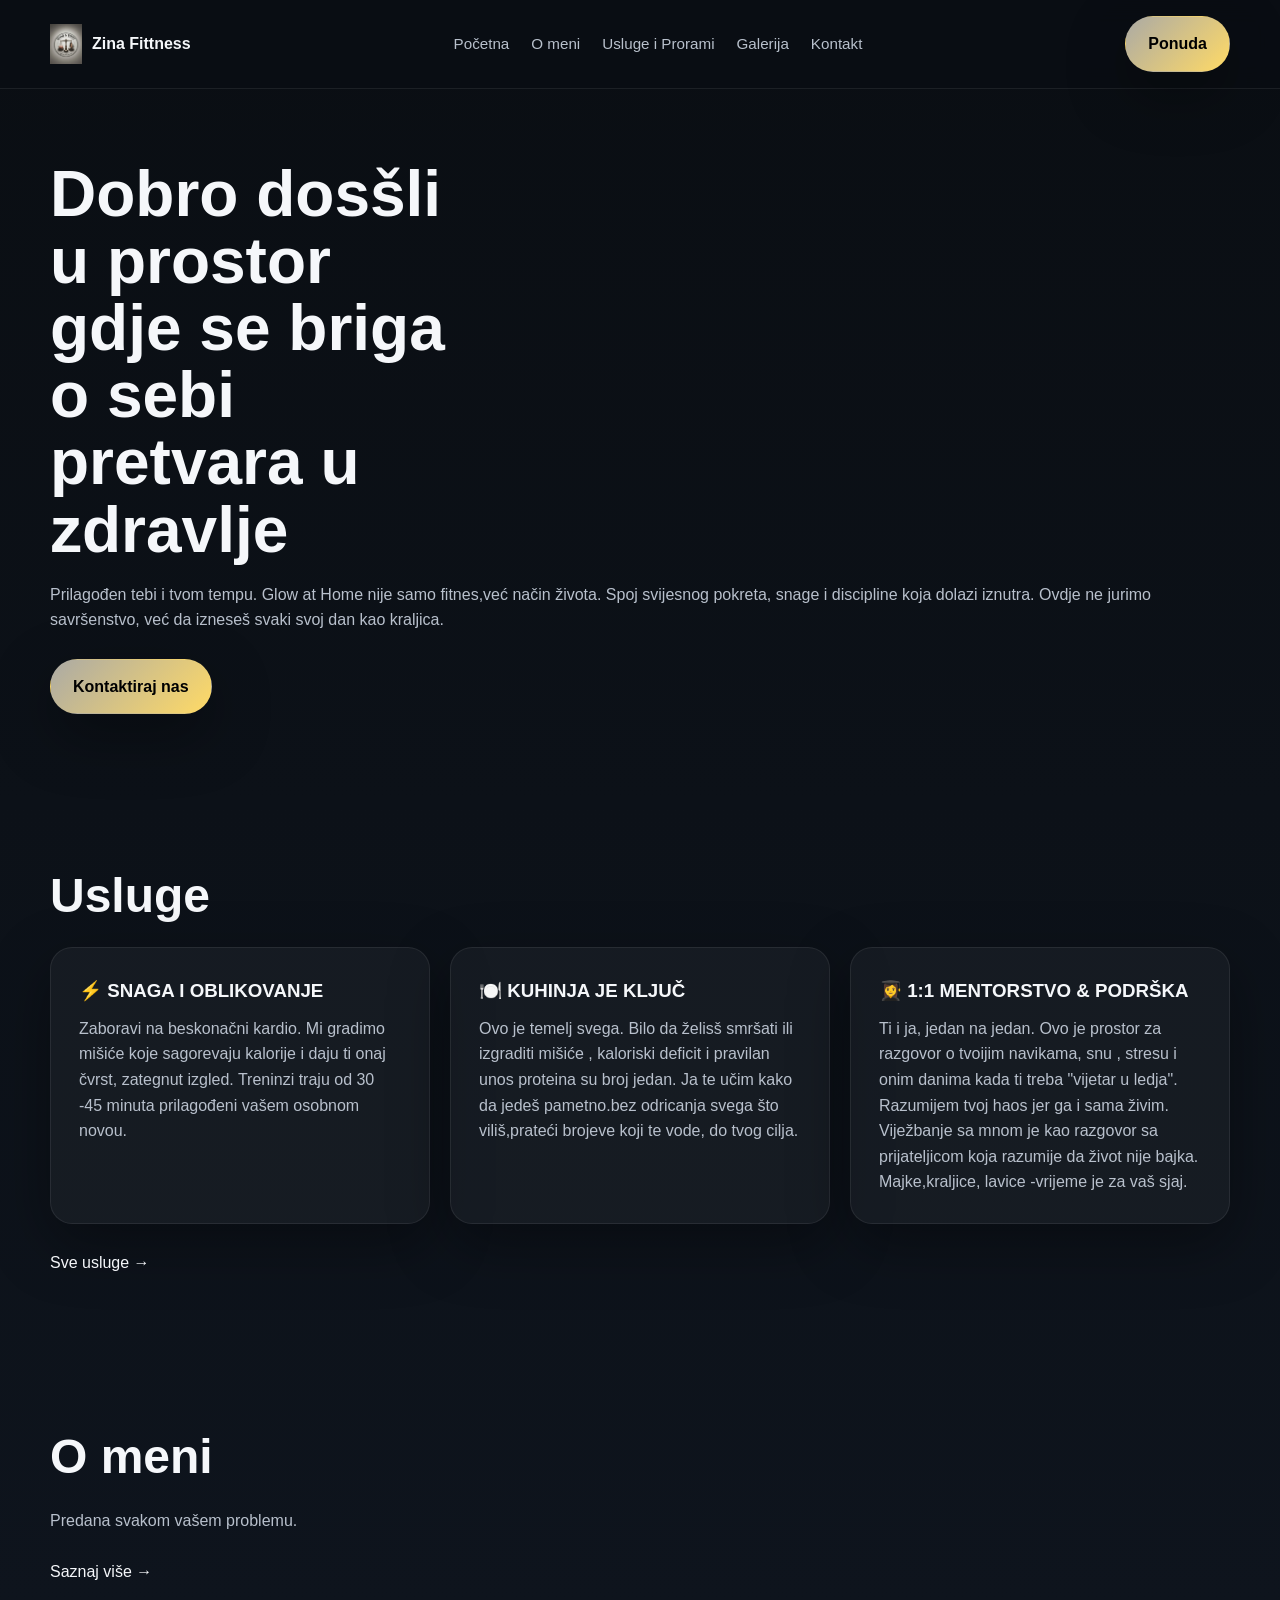
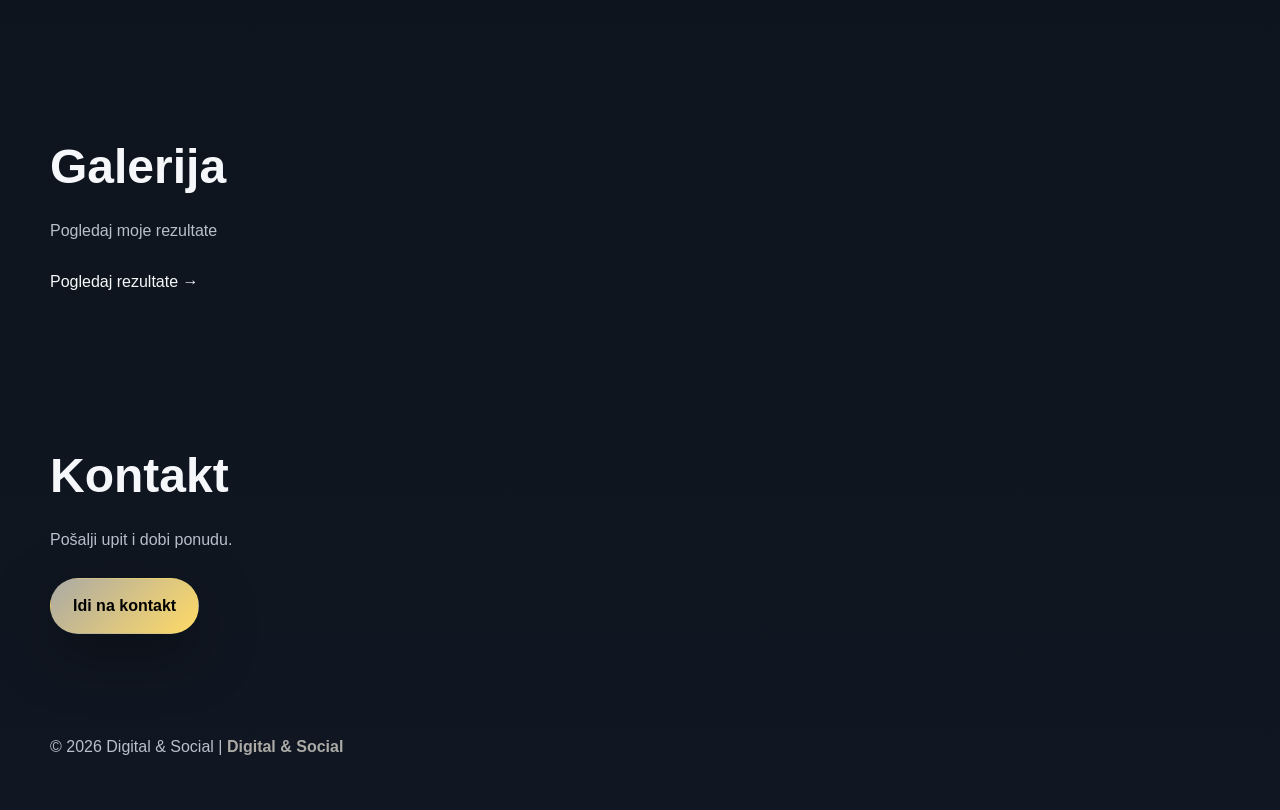
==== index.html @ b4833b28 "Add files via upload" ====
<!DOCTYPE html>
<html lang="hr">
<head>
  <meta charset="UTF-8" />
  <meta name="viewport" content="width=device-width, initial-scale=1.0" />
  <title>Zina fittness</title>
  <meta name="description" content="Elektro M&R - elektro radovi, klime, voda i građevinski radovi." />
  <link rel="stylesheet" href="style.css">
</head>
<body>

<header>
  <div class="container nav">
    <div style="display:flex;align-items:center;gap:10px;">
      <img src="logo.jpg" style="height:40px;">
      <strong>Zina Fittness</strong>
    </div>

    <nav>
      <ul>
        <li><a href="index.html">Početna</a></li>
        <li><a href="o meni.html">O meni</a></li>
        <li><a href="usluge i programi.html">Usluge i Prorami</a></li>
        <li><a href="galerija.html">Galerija</a></li>
        <li><a href="kontakt.html">Kontakt</a></li>
      </ul>
    </nav>

    <a href="kontakt.html" class="btn btn-primary">Ponuda</a>
  </div>
</header>

<main>

<section>
  <div class="container">
    <h1>Dobro dosšli u prostor gdje se briga o sebi pretvara u zdravlje</h1>
    <p>Prilagođen tebi i tvom tempu. Glow at Home nije samo fitnes,već način života.
      Spoj svijesnog pokreta, snage i discipline koja dolazi iznutra. Ovdje ne jurimo savršenstvo, već da izneseš svaki svoj dan kao kraljica.
    </p>
    <br>
    <a href="kontakt.html" class="btn btn-primary">Kontaktiraj nas</a>
  </div>
</section>

<section>
  <div class="container">
    <h2>Usluge</h2>
    <div class="grid">
      <div class="card">
        <h3>⚡️ SNAGA I OBLIKOVANJE</h3>
        <p>Zaboravi na beskonačni kardio. Mi gradimo mišiće koje sagorevaju kalorije i daju ti onaj čvrst, zategnut izgled. Treninzi traju od 30 -45 minuta prilagođeni vašem osobnom novou.</p>
      </div>
      <div class="card">
        <h3>🍽️ KUHINJA JE KLJUČ</h3>
        <p>Ovo je temelj svega. Bilo da želisš smršati ili izgraditi mišiće , kaloriski deficit i pravilan unos proteina su broj jedan. Ja te učim kako da jedeš pametno.bez odricanja svega što viliš,prateći brojeve koji te vode, do tvog cilja.</p>
      </div>
      <div class="card">
        <h3>👩‍🎓 1:1 MENTORSTVO & PODRŠKA</h3>
        <p>Ti i ja, jedan na jedan. Ovo je prostor za razgovor o tvoijim navikama, snu , stresu i onim danima kada ti treba "vijetar u ledja". Razumijem tvoj haos jer ga i sama živim. Viježbanje sa mnom je kao razgovor sa prijateljicom koja razumije da život nije bajka. Majke,kraljice, lavice -vrijeme je za vaš sjaj.</p>
      </div>
    </div>
    <br>
    <a href="usluge.html">Sve usluge →</a>
  </div>
</section>

<section>
  <div class="container">
    <h2>O meni</h2>
    <p>Predana svakom vašem problemu.</p>
    <br>
    <a href="o-meni.html">Saznaj više →</a>
  </div>
</section>

<section>
  <div class="container">
    <h2>Galerija</h2>
    <p>Pogledaj moje rezultate</p>
    <br>
    <a href="galerija.html">Pogledaj rezultate →</a>
  </div>
</section>

<section>
  <div class="container">
    <h2>Kontakt</h2>
    <p>Pošalji upit i dobi ponudu.</p>
    <br>
    <a href="kontakt.html" class="btn btn-primary">Idi na kontakt</a>
  </div>
</section>

</main>

<footer>
  <div class="container">
    © 2026 Digital & Social | <a href="https://www.digitalisocial.com">Digital & Social</a>
  </div>
</footer>

</body>
</html>
---- style.css ----
:root {
  --bg: #0b0f14;
  --bg-soft: #121821;
  --card: rgba(255,255,255,0.04);
  --line: rgba(255,255,255,0.08);
  --text: #f5f7fa;
  --muted: #b8c0cc;
  --accent: #abaaa5;
  --accent-2: #1f6feb;
  --success: #1db954;
  --shadow: 0 20px 60px rgba(0,0,0,0.35);
  --radius: 22px;
  --max: 1180px;
}

* {
  box-sizing: border-box;
  margin: 0;
  padding: 0;
}

html {
  scroll-behavior: smooth;
}

body {
  font-family: Arial, Helvetica, sans-serif;
  background: linear-gradient(180deg, #0a0e13 0%, #101722 100%);
  color: var(--text);
  line-height: 1.6;
}

a {
  color: inherit;
  text-decoration: none;
}

img {
  max-width: 100%;
  display: block;
}

.container {
  width: min(var(--max), calc(100% - 32px));
  margin: 0 auto;
}

header {
  position: sticky;
  top: 0;
  z-index: 50;
  backdrop-filter: blur(12px);
  background: rgba(11, 15, 20, 0.72);
  border-bottom: 1px solid var(--line);
}

.nav {
  display: flex;
  align-items: center;
  justify-content: space-between;
  padding: 16px 0;
  gap: 16px;
}

.logo {
  display: flex;
  align-items: center;
  gap: 12px;
  font-weight: 700;
  letter-spacing: 0.5px;
  font-size: 1.1rem;
}

nav ul {
  list-style: none;
  display: flex;
  gap: 22px;
  align-items: center;
  flex-wrap: wrap;
}

nav a {
  color: var(--muted);
  font-size: 0.95rem;
  transition: 0.25s ease;
}

nav a:hover,
nav a.active {
  color: var(--text);
}

.btn {
  display: inline-flex;
  align-items: center;
  justify-content: center;
  padding: 14px 22px;
  border-radius: 999px;
  font-weight: 700;
  transition: 0.25s ease;
  border: 1px solid transparent;
  cursor: pointer;
}

.btn-primary {
  background: linear-gradient(135deg, var(--accent), #ffda66);
  color: #000;
  box-shadow: var(--shadow);
}

.btn-primary:hover {
  transform: translateY(-2px);
  color: #000;
}

.btn-secondary {
  border-color: var(--line);
  background: rgba(255,255,255,0.03);
  color: var(--text);
}

section {
  padding: 72px 0;
}

.hero {
  padding: 90px 0 56px;
}

.hero-grid,
.story-grid,
.contact-grid,
.values-grid,
.stats-grid,
.areas-grid,
.info-grid,
.faq-grid,
.services-grid,
.detail-grid,
.steps-grid,
.projects-grid,
.types-grid,
.about-grid,
.grid {
  display: grid;
  gap: 20px;
}

.hero-grid {
  grid-template-columns: 1.15fr 0.85fr;
  align-items: center;
}

.story-grid,
.detail-grid,
.about-grid,
.contact-grid {
  grid-template-columns: 1fr 1fr;
}

.values-grid,
.stats-grid,
.areas-grid,
.types-grid,
.services-grid,
.steps-grid,
.info-grid,
.faq-grid,
.projects-grid,
.grid {
  grid-template-columns: repeat(3, 1fr);
}

.eyebrow {
  display: inline-block;
  padding: 8px 14px;
  border: 1px solid rgba(240, 185, 11, 0.25);
  color: #ffe08a;
  background: rgba(240, 185, 11, 0.08);
  border-radius: 999px;
  margin-bottom: 18px;
  font-size: 0.9rem;
}

h1 {
  font-size: clamp(2.4rem, 5vw, 4.5rem);
  line-height: 1.05;
  margin-bottom: 18px;
  max-width: 12ch;
}

h2 {
  font-size: clamp(1.8rem, 4vw, 3rem);
  margin-bottom: 12px;
}

h3 {
  margin-bottom: 10px;
}

p {
  color: var(--muted);
}

.lead {
  font-size: 1.08rem;
  max-width: 60ch;
  margin-bottom: 26px;
}

.hero-actions {
  display: flex;
  gap: 14px;
  flex-wrap: wrap;
}

.card,
.value-card,
.stat,
.contact-box,
.story-box,
.area-box,
.info-card,
.faq-card,
.service-card,
.detail-box,
.step-box,
.project-card,
.about-box,
.service,
.type-box {
  background: var(--card);
  border: 1px solid var(--line);
  border-radius: var(--radius);
  box-shadow: var(--shadow);
  padding: 28px;
}

.value-card,
.area-box,
.info-card,
.faq-card,
.service-card,
.detail-box,
.project-card,
.service,
.type-box,
.card {
  transition: 0.25s ease;
}

.value-card:hover,
.area-box:hover,
.info-card:hover,
.faq-card:hover,
.service-card:hover,
.detail-box:hover,
.project-card:hover,
.service:hover,
.type-box:hover,
.card:hover {
  transform: translateY(-5px);
  border-color: rgba(219, 218, 215, 0.864);
}

.check-list {
  list-style: none;
  display: grid;
  gap: 10px;
  margin-top: 16px;
}

.check-list li {
  position: relative;
  padding-left: 26px;
  color: var(--muted);
}

.check-list li::before {
  content: "✓";
  position: absolute;
  left: 0;
  top: 0;
  color: var(--success);
  font-weight: 700;
}

.section-head {
  display: flex;
  justify-content: space-between;
  align-items: end;
  gap: 20px;
  flex-wrap: wrap;
  margin-bottom: 28px;
}

.area-icon,
.value-icon,
.icon,
.service-icon,
.detail-icon,
.step-number {
  width: 54px;
  height: 54px;
  border-radius: 16px;
  display: grid;
  place-items: center;
  background: rgba(219, 218, 215, 0.864);
  color: #8c8b88;
  font-size: 1.5rem;
  margin-bottom: 18px;
}

.step-number {
  border-radius: 50%;
  font-weight: 800;
}

.stat {
  text-align: center;
}

.stat strong {
  display: block;
  font-size: 1.9rem;
  color: var(--text);
  margin-bottom: 6px;
}

.project-image {
  height: 220px;
  border-radius: 18px;
  margin-bottom: 18px;
  overflow: hidden;
  border: 1px solid var(--line);
}

.project-image img {
  width: 100%;
  height: 100%;
  object-fit: cover;
  transition: 0.3s ease;
}

.project-card:hover .project-image img {
  transform: scale(1.05);
}


.project-tag {
  display: inline-block;
  padding: 6px 12px;
  border-radius: 999px;
  background: rgba(240, 185, 11, 0.12);
  color: #ffe08a;
  font-size: 0.85rem;
  margin-bottom: 12px;
}

.project-meta {
  display: grid;
  gap: 8px;
  margin-top: 16px;
}

.project-meta span,
.small-note {
  color: var(--muted);
  font-size: 0.95rem;
}

form {
  display: grid;
  gap: 14px;
  margin-top: 8px;
}

.form-row {
  display: grid;
  grid-template-columns: 1fr 1fr;
  gap: 14px;
}

input,
select,
textarea {
  width: 100%;
  border: 1px solid var(--line);
  background: rgba(255,255,255,0.03);
  color: var(--text);
  padding: 15px 16px;
  border-radius: 16px;
  font-size: 0.96rem;
  outline: none;
}

textarea {
  min-height: 160px;
  resize: vertical;
}

input::placeholder,
textarea::placeholder {
  color: #9aa4b2;
}

.whatsapp-float {
  position: fixed;
  right: 20px;
  bottom: 20px;
  z-index: 999;
  background: #25D366;
  color: #000;
  font-weight: 700;
  padding: 14px 18px;
  border-radius: 999px;
  box-shadow: 0 20px 40px rgba(0,0,0,0.35);
  border: 1px solid rgba(255,255,255,0.15);
}

.whatsapp-float:hover {
  transform: translateY(-2px);
}

footer {
  padding: 28px 0 50px;
  color: var(--muted);
}

.footer-line {
  border-top: 1px solid var(--line);
  padding-top: 18px;
  display: flex;
  justify-content: space-between;
  gap: 16px;
  flex-wrap: wrap;
}

footer a {
  color: var(--accent);
  font-weight: 600;
}

footer a:hover {
  text-decoration: underline;
}

@media (max-width: 1080px) {
  .hero-grid,
  .story-grid,
  .detail-grid,
  .about-grid,
  .contact-grid,
  .info-grid,
  .faq-grid {
    grid-template-columns: 1fr;
  }

  .values-grid,
  .stats-grid,
  .areas-grid,
  .types-grid,
  .services-grid,
  .steps-grid,
  .projects-grid,
  .grid {
    grid-template-columns: repeat(2, 1fr);
  }
}

@media (max-width: 720px) {
  nav ul {
    display: none;
  }

  .hero {
    padding: 60px 0 42px;
  }

  .form-row,
  .values-grid,
  .stats-grid,
  .areas-grid,
  .types-grid,
  .services-grid,
  .steps-grid,
  .projects-grid,
  .grid {
    grid-template-columns: 1fr;
  }

  h1 {
    max-width: 100%;
  }
}
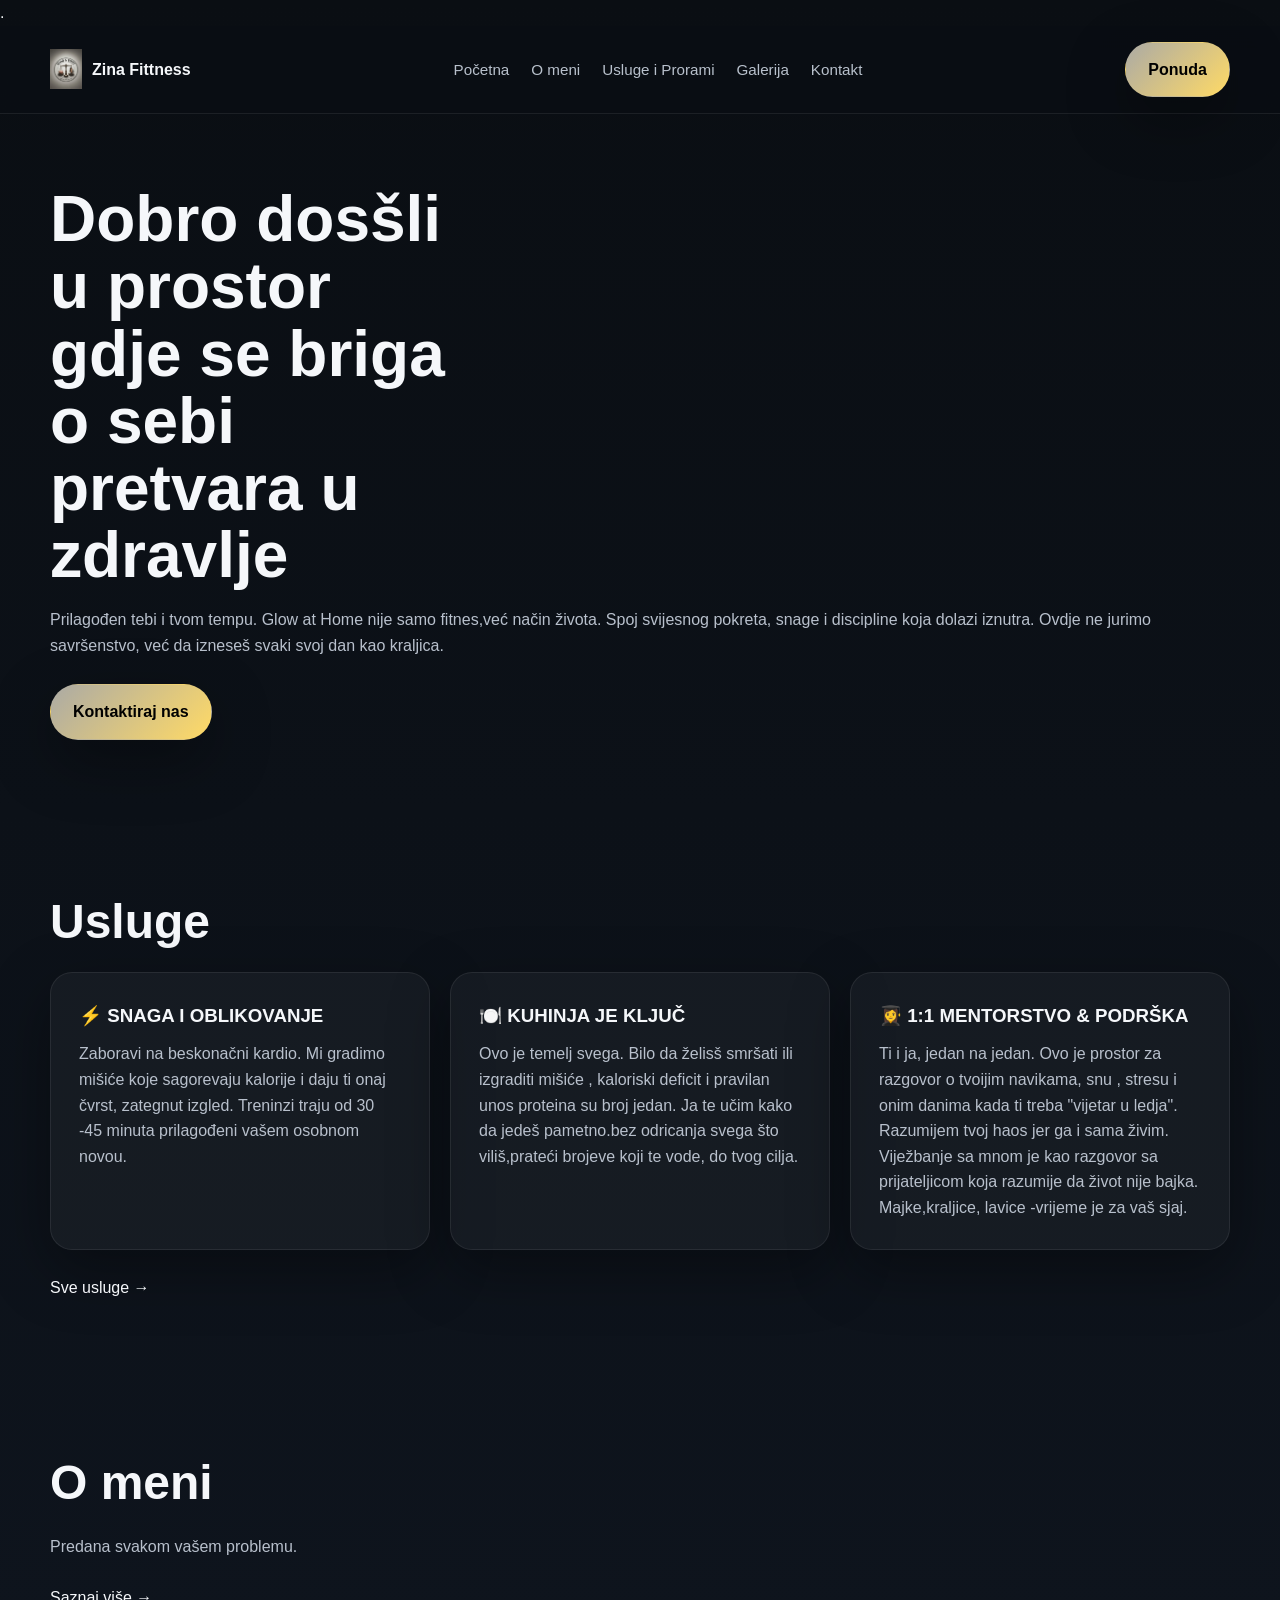
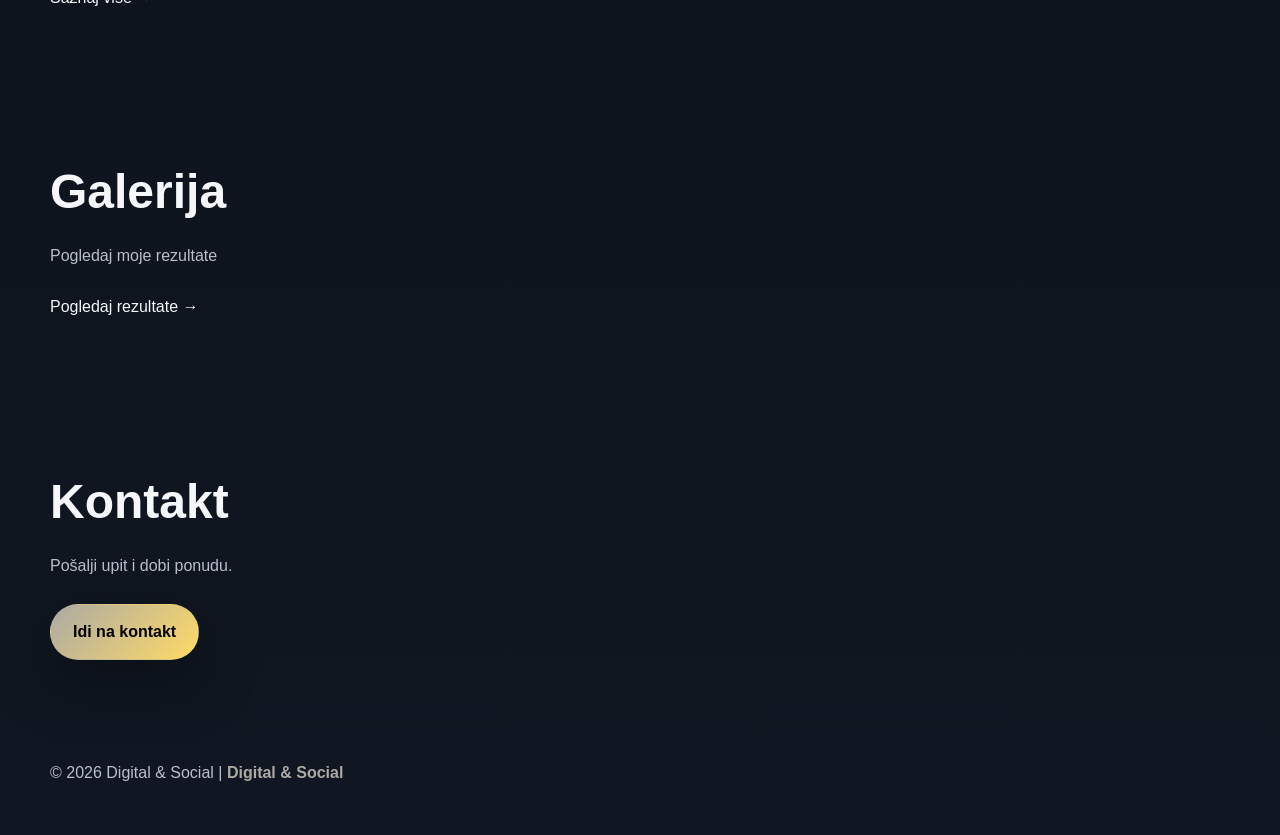
==== commit f29c9ead: "Fix HTML entity encoding in index.html" ====
--- a/index.html
+++ b/index.html
@@ -8,7 +8,7 @@
   <link rel="stylesheet" href="style.css">
 </head>
 <body>
-
+.
 <header>
   <div class="container nav">
     <div style="display:flex;align-items:center;gap:10px;">
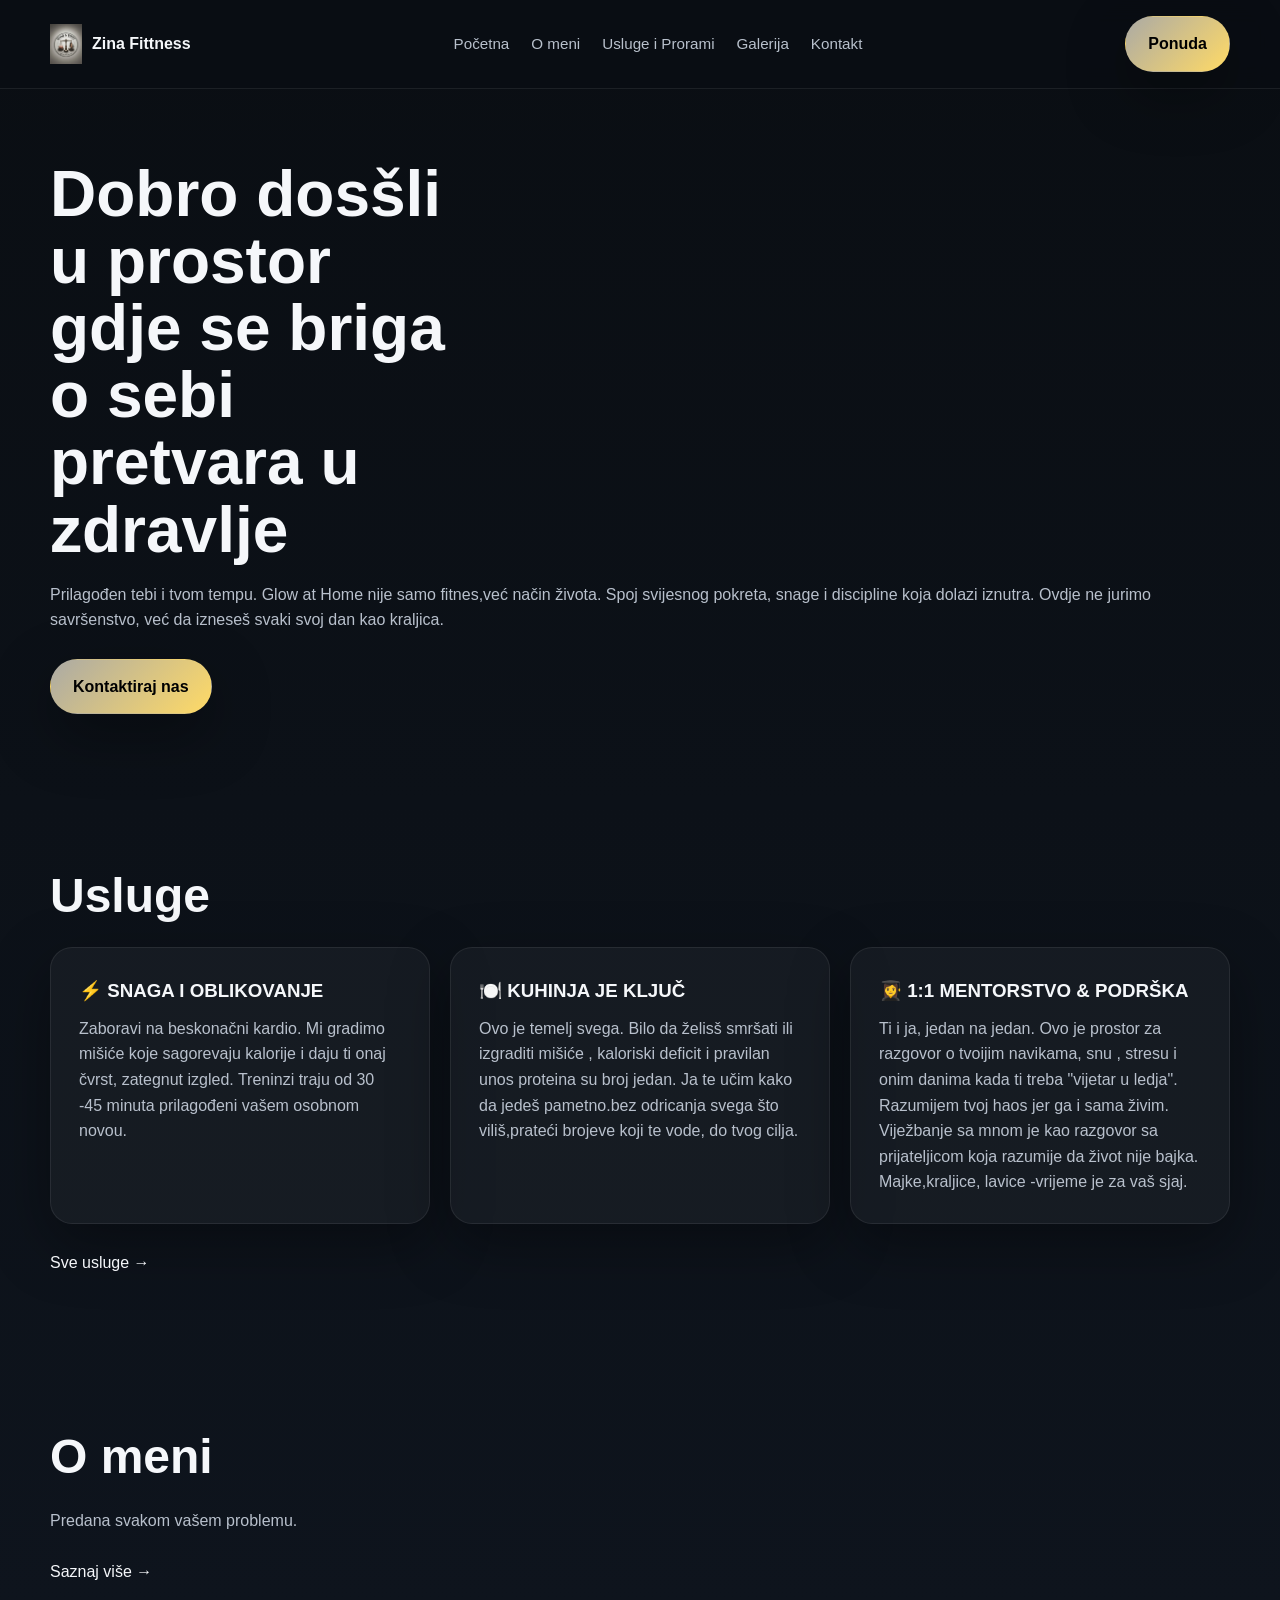
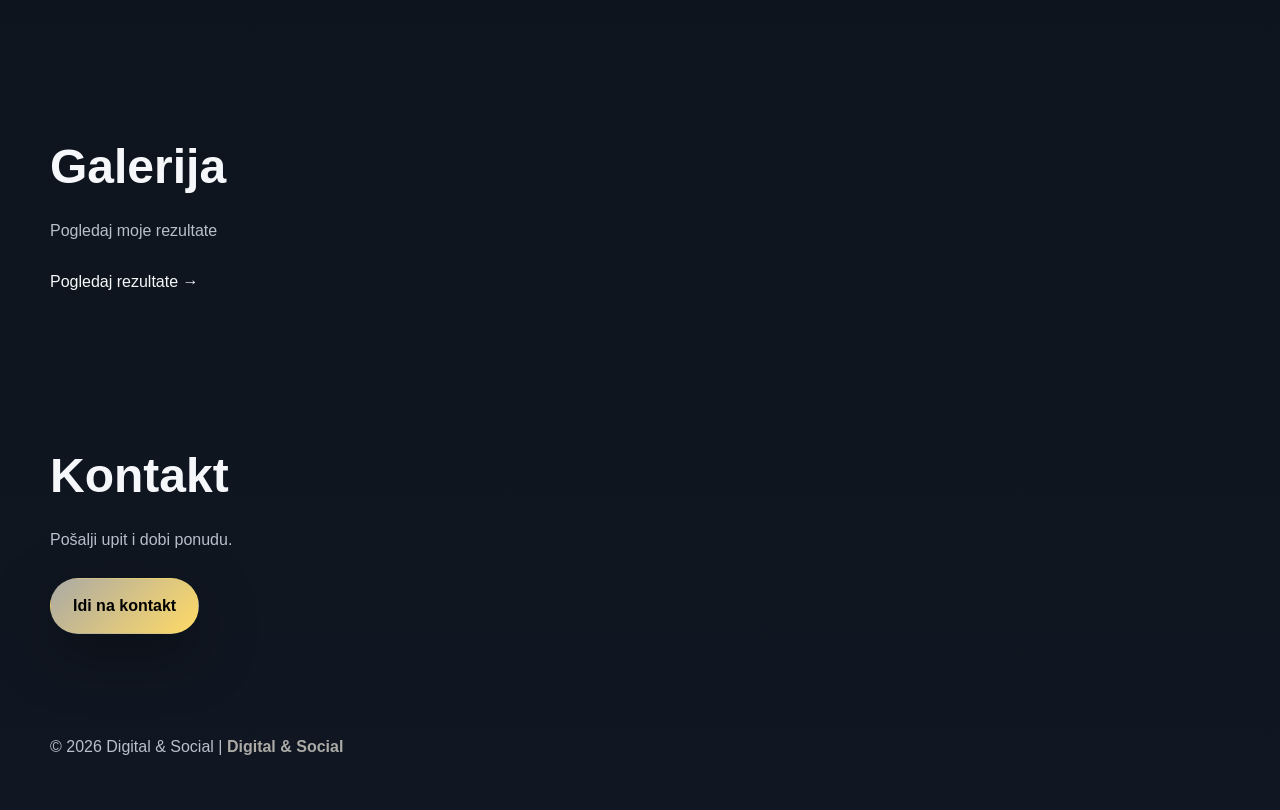
==== commit c99a5d31: "Fix HTML formatting and structure" ====
--- a/index.html
+++ b/index.html
@@ -8,7 +8,7 @@
   <link rel="stylesheet" href="style.css">
 </head>
 <body>
-.
+
 <header>
   <div class="container nav">
     <div style="display:flex;align-items:center;gap:10px;">
@@ -61,7 +61,7 @@
       </div>
     </div>
     <br>
-    <a href="usluge.html">Sve usluge →</a>
+    <a href="usluge i programi.html">Sve usluge →</a>
   </div>
 </section>
 
@@ -70,7 +70,7 @@
     <h2>O meni</h2>
     <p>Predana svakom vašem problemu.</p>
     <br>
-    <a href="o-meni.html">Saznaj više →</a>
+    <a href="o meni.html">Saznaj više →</a>
   </div>
 </section>
 
